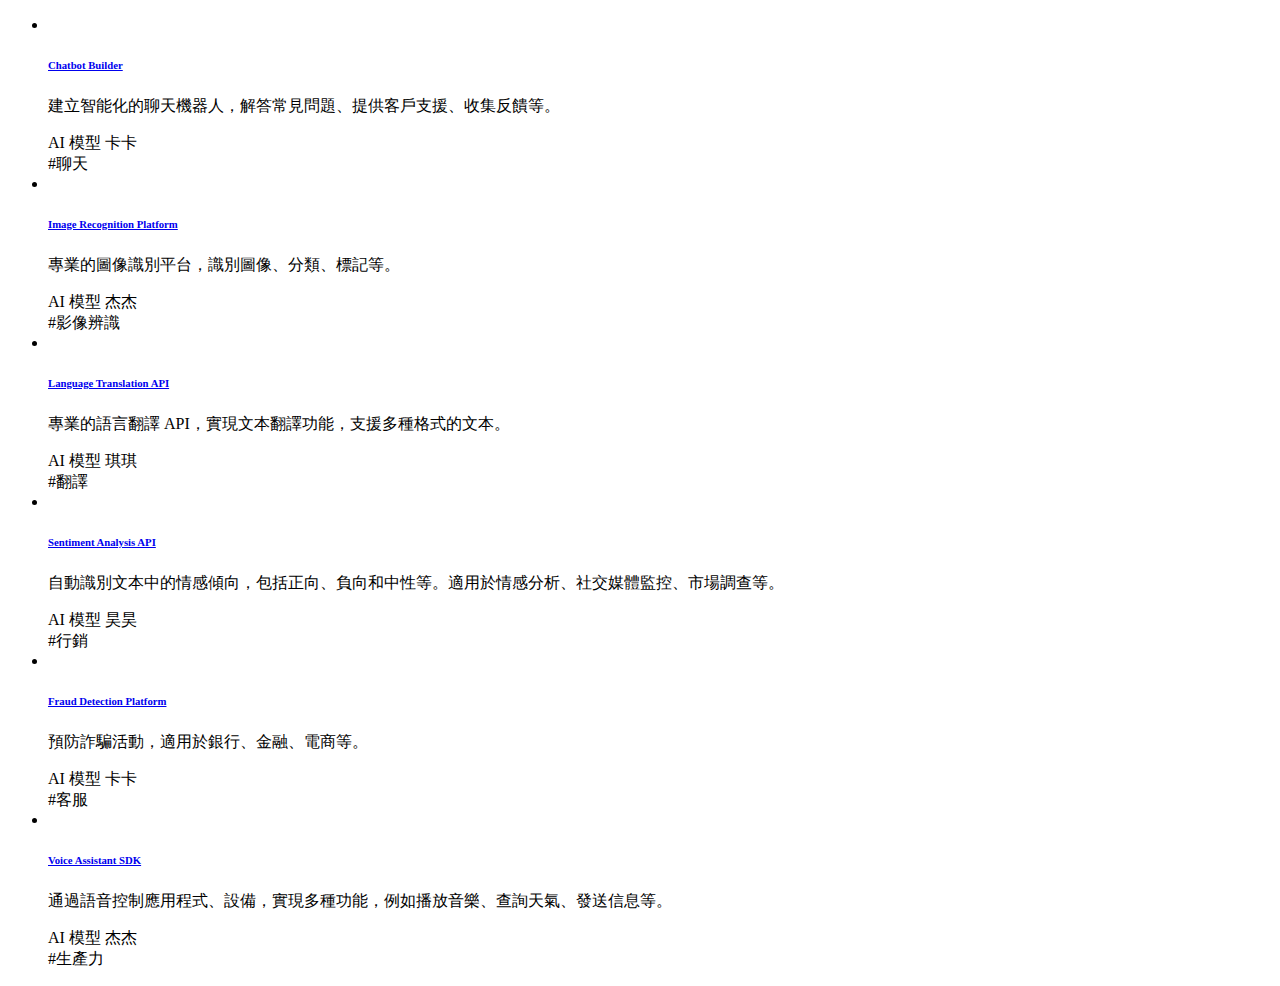
==== Task1/index.html @ 50b6fb94 "Task1" ====
<!DOCTYPE html>
<html lang="en">

<head>
    <meta charset="UTF-8">
    <meta http-equiv="X-UA-Compatible" content="IE=edge">
    <meta name="viewport" content="width=device-width, initial-scale=1.0">
    <link rel="preconnect" href="https://fonts.googleapis.com">
    <link rel="preconnect" href="https://fonts.gstatic.com" crossorigin>
    <link href="https://fonts.googleapis.com/css2?family=Noto+Sans+TC:wght@400;700;900&display=swap" rel="stylesheet">
    <link rel="stylesheet" href="/styles/reset.css">
    <link rel="stylesheet" href="/styles/style.css">
    
    <title>Document</title>
</head>

<body>
    <div class="container">
        <div class="container-apps">
            <ul class="card-list">
                <li class="card">
                    <a href="#"><img src="/images/tool1.png" alt=""></a>
                    <div class="card-info tool-content">
                        <a href="#">
                            <h6>Chatbot Builder</h6>
                        </a>
                        <p>建立智能化的聊天機器人，解答常見問題、提供客戶支援、收集反饋等。</p>
                    </div>
                    <div class="card-info tool-model">
                        <span class="f-700">AI 模型</span>
                        <span>卡卡</span>
                    </div>
                    <div class="card-info tool-type">
                        <span>#聊天</span>
                        <a href="#"><img src="/images/icons/share.png" alt="" class="icon-share"></a>
                    </div>
                </li>
                <li class="card">
                    <a href="#"><img src="/images/tool2.png" alt=""></a>
                    <div class="card-info tool-content">
                        <a href="#">
                            <h6>Image Recognition Platform</h6>
                        </a>
                        <p>專業的圖像識別平台，識別圖像、分類、標記等。</p>
                    </div>
                    <div class="card-info tool-model">
                        <span class="f-700">AI 模型</span>
                        <span>杰杰</span>
                    </div>
                    <div class="card-info tool-type">
                        <span>#影像辨識</span>
                        <a href="#"><img src="/images/icons/share.png" alt="" class="icon-share"></a>
                    </div>
                </li>
                <li class="card">
                    <a href="#"><img src="/images/tool3.png" alt=""></a>
                    <div class="card-info tool-content">
                        <a href="#">
                            <h6>Language Translation API</h6>
                        </a>
                        <p>專業的語言翻譯 API，實現文本翻譯功能，支援多種格式的文本。</p>
                    </div>
                    <div class="card-info tool-model">
                        <span class="f-700">AI 模型</span>
                        <span>琪琪</span>
                    </div>
                    <div class="card-info tool-type">
                        <span>#翻譯</span>
                        <a href="#"><img src="/images/icons/share.png" alt="" class="icon-share"></a>
                    </div>
                </li>
                <li class="card">
                    <a href="#"><img src="/images/tool4.png" alt=""></a>
                    <div class="card-info tool-content">
                        <a href="#">
                            <h6>Sentiment Analysis API</h6>
                        </a>
                        <p>自動識別文本中的情感傾向，包括正向、負向和中性等。適用於情感分析、社交媒體監控、市場調查等。</p>
                    </div>
                    <div class="card-info tool-model">
                        <span class="f-700">AI 模型</span>
                        <span>昊昊</span>
                    </div>
                    <div class="card-info tool-type">
                        <span>#行銷</span>
                        <a href="#"><img src="/images/icons/share.png" alt="" class="icon-share"></a>
                    </div>
                </li>
                <li class="card">
                    <a href="#"><img src="/images/tool5.png" alt=""></a>
                    <div class="card-info tool-content">
                        <a href="#">
                            <h6>Fraud Detection Platform</h6>
                        </a>
                        <p>預防詐騙活動，適用於銀行、金融、電商等。</p>
                    </div>
                    <div class="card-info tool-model">
                        <span class="f-700">AI 模型</span>
                        <span>卡卡</span>
                    </div>
                    <div class="card-info tool-type">
                        <span>#客服</span>
                        <a href="#"><img src="/images/icons/share.png" alt="" class="icon-share"></a>
                    </div>
                </li>
                <li class="card">
                    <a href="#"><img src="/images/tool2.png" alt=""></a>
                    <div class="card-info tool-content">
                        <a href="#">
                            <h6>Voice Assistant SDK</h6>
                        </a>
                        <p>通過語音控制應用程式、設備，實現多種功能，例如播放音樂、查詢天氣、發送信息等。</p>
                    </div>
                    <div class="card-info tool-model">
                        <span class="f-700">AI 模型</span>
                        <span>杰杰</span>
                    </div>
                    <div class="card-info tool-type">
                        <span>#生產力</span>
                        <a href="#"><img src="/images/icons/share.png" alt="" class="icon-share"></a>
                    </div>
                </li>
            </ul>
        </div>
    </div>
</body>

</html>
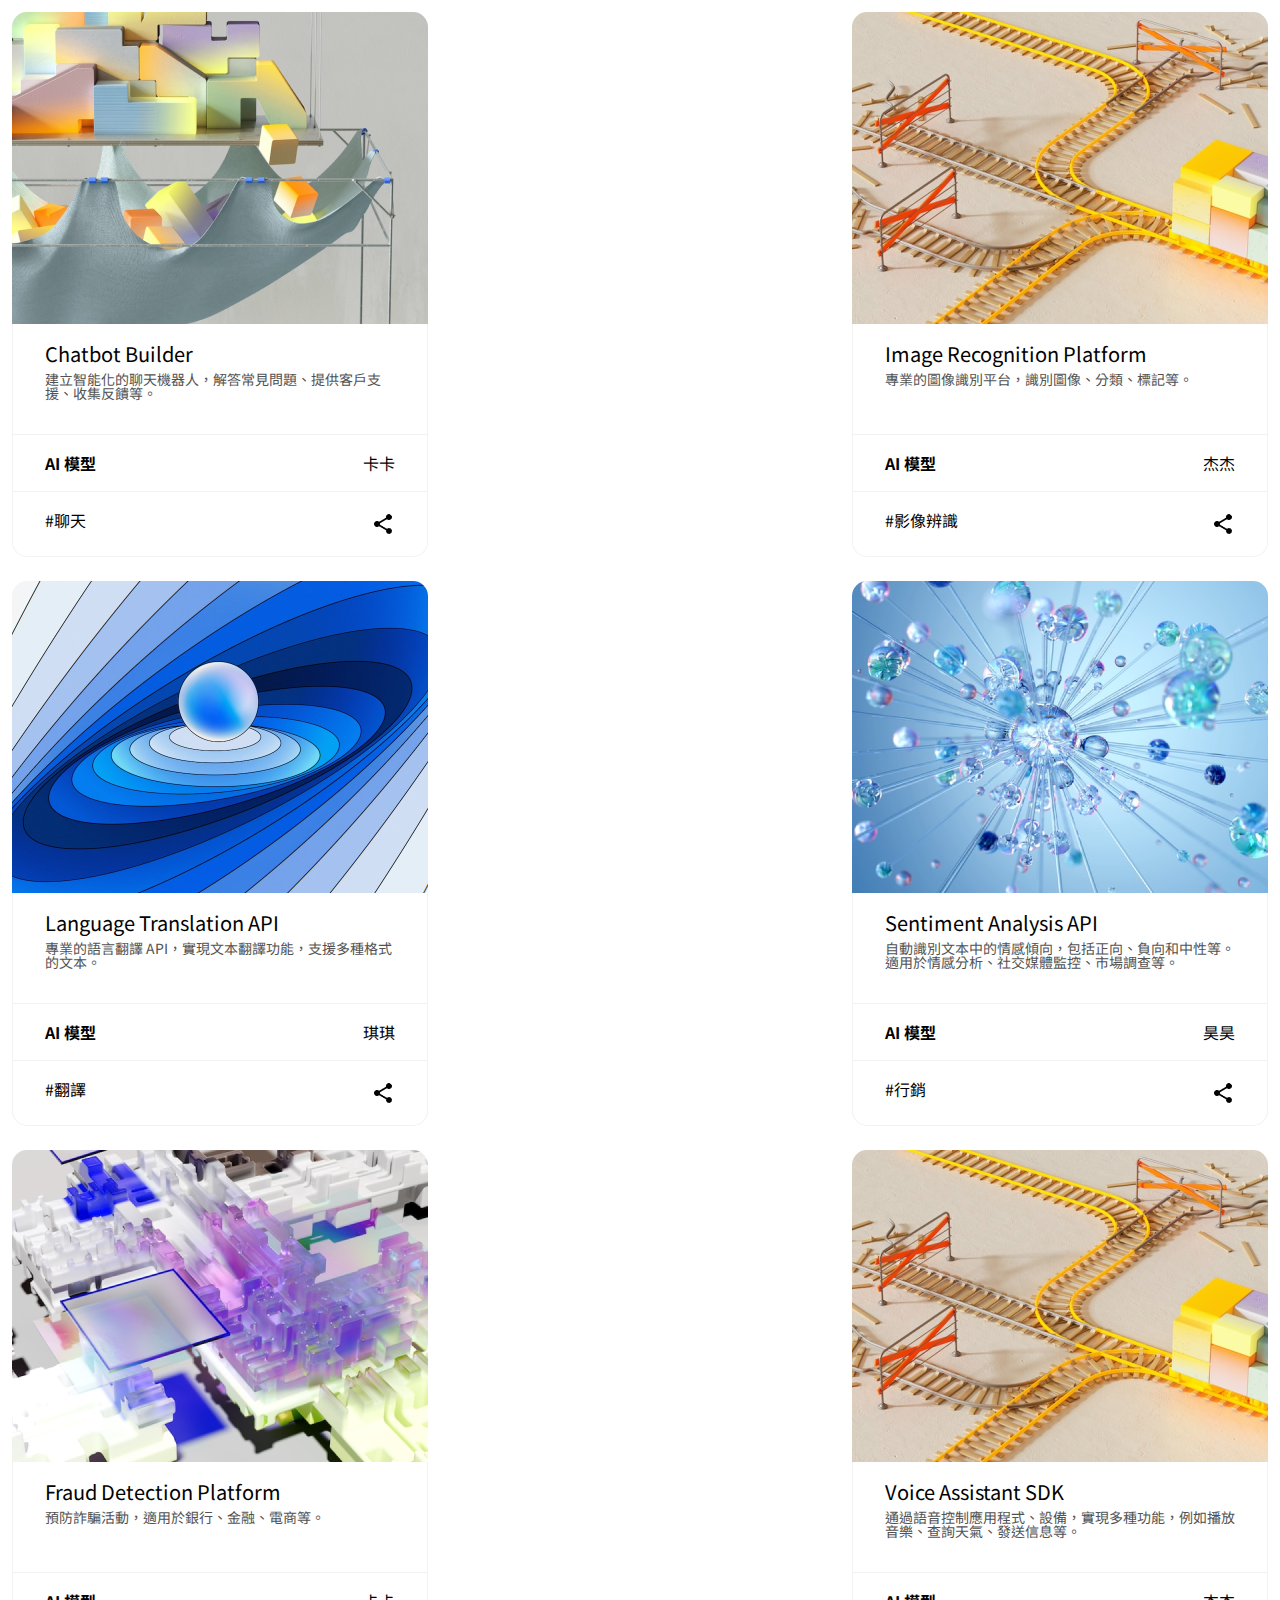
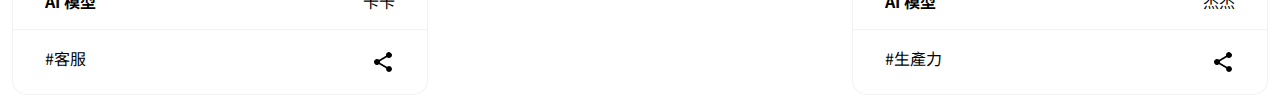
==== commit ee5d57ff: "Fix path error" ====
--- a/Task1/index.html
+++ b/Task1/index.html
@@ -8,8 +8,8 @@
     <link rel="preconnect" href="https://fonts.googleapis.com">
     <link rel="preconnect" href="https://fonts.gstatic.com" crossorigin>
     <link href="https://fonts.googleapis.com/css2?family=Noto+Sans+TC:wght@400;700;900&display=swap" rel="stylesheet">
-    <link rel="stylesheet" href="/styles/reset.css">
-    <link rel="stylesheet" href="/styles/style.css">
+    <link rel="stylesheet" href="styles/reset.css">
+    <link rel="stylesheet" href="styles/style.css">
     
     <title>Document</title>
 </head>
@@ -19,7 +19,7 @@
         <div class="container-apps">
             <ul class="card-list">
                 <li class="card">
-                    <a href="#"><img src="/images/tool1.png" alt=""></a>
+                    <a href="#"><img src="images/tool1.png" alt=""></a>
                     <div class="card-info tool-content">
                         <a href="#">
                             <h6>Chatbot Builder</h6>
@@ -32,11 +32,11 @@
                     </div>
                     <div class="card-info tool-type">
                         <span>#聊天</span>
-                        <a href="#"><img src="/images/icons/share.png" alt="" class="icon-share"></a>
+                        <a href="#"><img src="images/icons/share.png" alt="" class="icon-share"></a>
                     </div>
                 </li>
                 <li class="card">
-                    <a href="#"><img src="/images/tool2.png" alt=""></a>
+                    <a href="#"><img src="images/tool2.png" alt=""></a>
                     <div class="card-info tool-content">
                         <a href="#">
                             <h6>Image Recognition Platform</h6>
@@ -49,11 +49,11 @@
                     </div>
                     <div class="card-info tool-type">
                         <span>#影像辨識</span>
-                        <a href="#"><img src="/images/icons/share.png" alt="" class="icon-share"></a>
+                        <a href="#"><img src="images/icons/share.png" alt="" class="icon-share"></a>
                     </div>
                 </li>
                 <li class="card">
-                    <a href="#"><img src="/images/tool3.png" alt=""></a>
+                    <a href="#"><img src="images/tool3.png" alt=""></a>
                     <div class="card-info tool-content">
                         <a href="#">
                             <h6>Language Translation API</h6>
@@ -66,11 +66,11 @@
                     </div>
                     <div class="card-info tool-type">
                         <span>#翻譯</span>
-                        <a href="#"><img src="/images/icons/share.png" alt="" class="icon-share"></a>
+                        <a href="#"><img src="images/icons/share.png" alt="" class="icon-share"></a>
                     </div>
                 </li>
                 <li class="card">
-                    <a href="#"><img src="/images/tool4.png" alt=""></a>
+                    <a href="#"><img src="images/tool4.png" alt=""></a>
                     <div class="card-info tool-content">
                         <a href="#">
                             <h6>Sentiment Analysis API</h6>
@@ -83,11 +83,11 @@
                     </div>
                     <div class="card-info tool-type">
                         <span>#行銷</span>
-                        <a href="#"><img src="/images/icons/share.png" alt="" class="icon-share"></a>
+                        <a href="#"><img src="images/icons/share.png" alt="" class="icon-share"></a>
                     </div>
                 </li>
                 <li class="card">
-                    <a href="#"><img src="/images/tool5.png" alt=""></a>
+                    <a href="#"><img src="images/tool5.png" alt=""></a>
                     <div class="card-info tool-content">
                         <a href="#">
                             <h6>Fraud Detection Platform</h6>
@@ -100,11 +100,11 @@
                     </div>
                     <div class="card-info tool-type">
                         <span>#客服</span>
-                        <a href="#"><img src="/images/icons/share.png" alt="" class="icon-share"></a>
+                        <a href="#"><img src="images/icons/share.png" alt="" class="icon-share"></a>
                     </div>
                 </li>
                 <li class="card">
-                    <a href="#"><img src="/images/tool2.png" alt=""></a>
+                    <a href="#"><img src="images/tool2.png" alt=""></a>
                     <div class="card-info tool-content">
                         <a href="#">
                             <h6>Voice Assistant SDK</h6>
@@ -117,7 +117,7 @@
                     </div>
                     <div class="card-info tool-type">
                         <span>#生產力</span>
-                        <a href="#"><img src="/images/icons/share.png" alt="" class="icon-share"></a>
+                        <a href="#"><img src="images/icons/share.png" alt="" class="icon-share"></a>
                     </div>
                 </li>
             </ul>
--- a/Task1/styles/style.css
+++ b/Task1/styles/style.css
@@ -0,0 +1,104 @@
+body {
+    font-family: 'Noto Sans TC', sans-serif;
+}
+
+img {
+    max-width: 100%;
+    height: auto;
+    display: block;
+}
+
+h6 {
+    font-size: 20px;
+}
+
+a,
+a:link {
+    margin: 0;
+    text-decoration: none;
+}
+
+.container {
+    width: 100%;
+    display: flex;
+    justify-content: center;
+    align-items: center;
+}
+
+.container-apps {
+    width: 1320px;
+    /* max-width: 1296px;
+    display: flex;
+    justify-content: center; */
+}
+
+.card-list {
+    list-style: none;
+    /* margin: 0; */
+    /* padding: 0; */
+    display: flex;
+    flex-wrap: wrap;
+    justify-content: space-between;
+    align-items: center;
+}
+
+.card {
+    max-width: 416px;
+    /* width: 32%; */
+    margin: 12px;
+}
+
+.card img {
+    border-radius: 15px 15px 0px 0px;
+    object-fit: fill;
+}
+
+.card-info {
+    padding: 20px 32px;
+    border: solid #F2F2F2;
+    border-width: 0 1px 1px 1px;
+}
+
+.tool-content {
+    display: flex;
+    flex-direction: column;
+}
+
+.tool-content h6 {
+    color: #020202;
+    margin: 0;
+    padding-bottom: 4px;
+}
+
+.tool-content p {
+    font-size: 14px;
+    color: #525252;
+    height: 42px;
+    margin: 0;
+    padding-top: 4px;
+}
+
+.tool-model {
+    font-size: 16px;
+    /* width: 100%; */
+    display: flex;
+    justify-content: space-between;
+}
+
+.f-700 {
+    font-weight: 700;
+}
+
+.tool-type {
+    font-size: 16px;
+    /* width: 100%; */
+    display: flex;
+    justify-content: space-between;
+    border-radius: 0px 0px 15px 15px;
+
+}
+
+.icon-share {
+    width: 24px;
+    height: 24px;
+}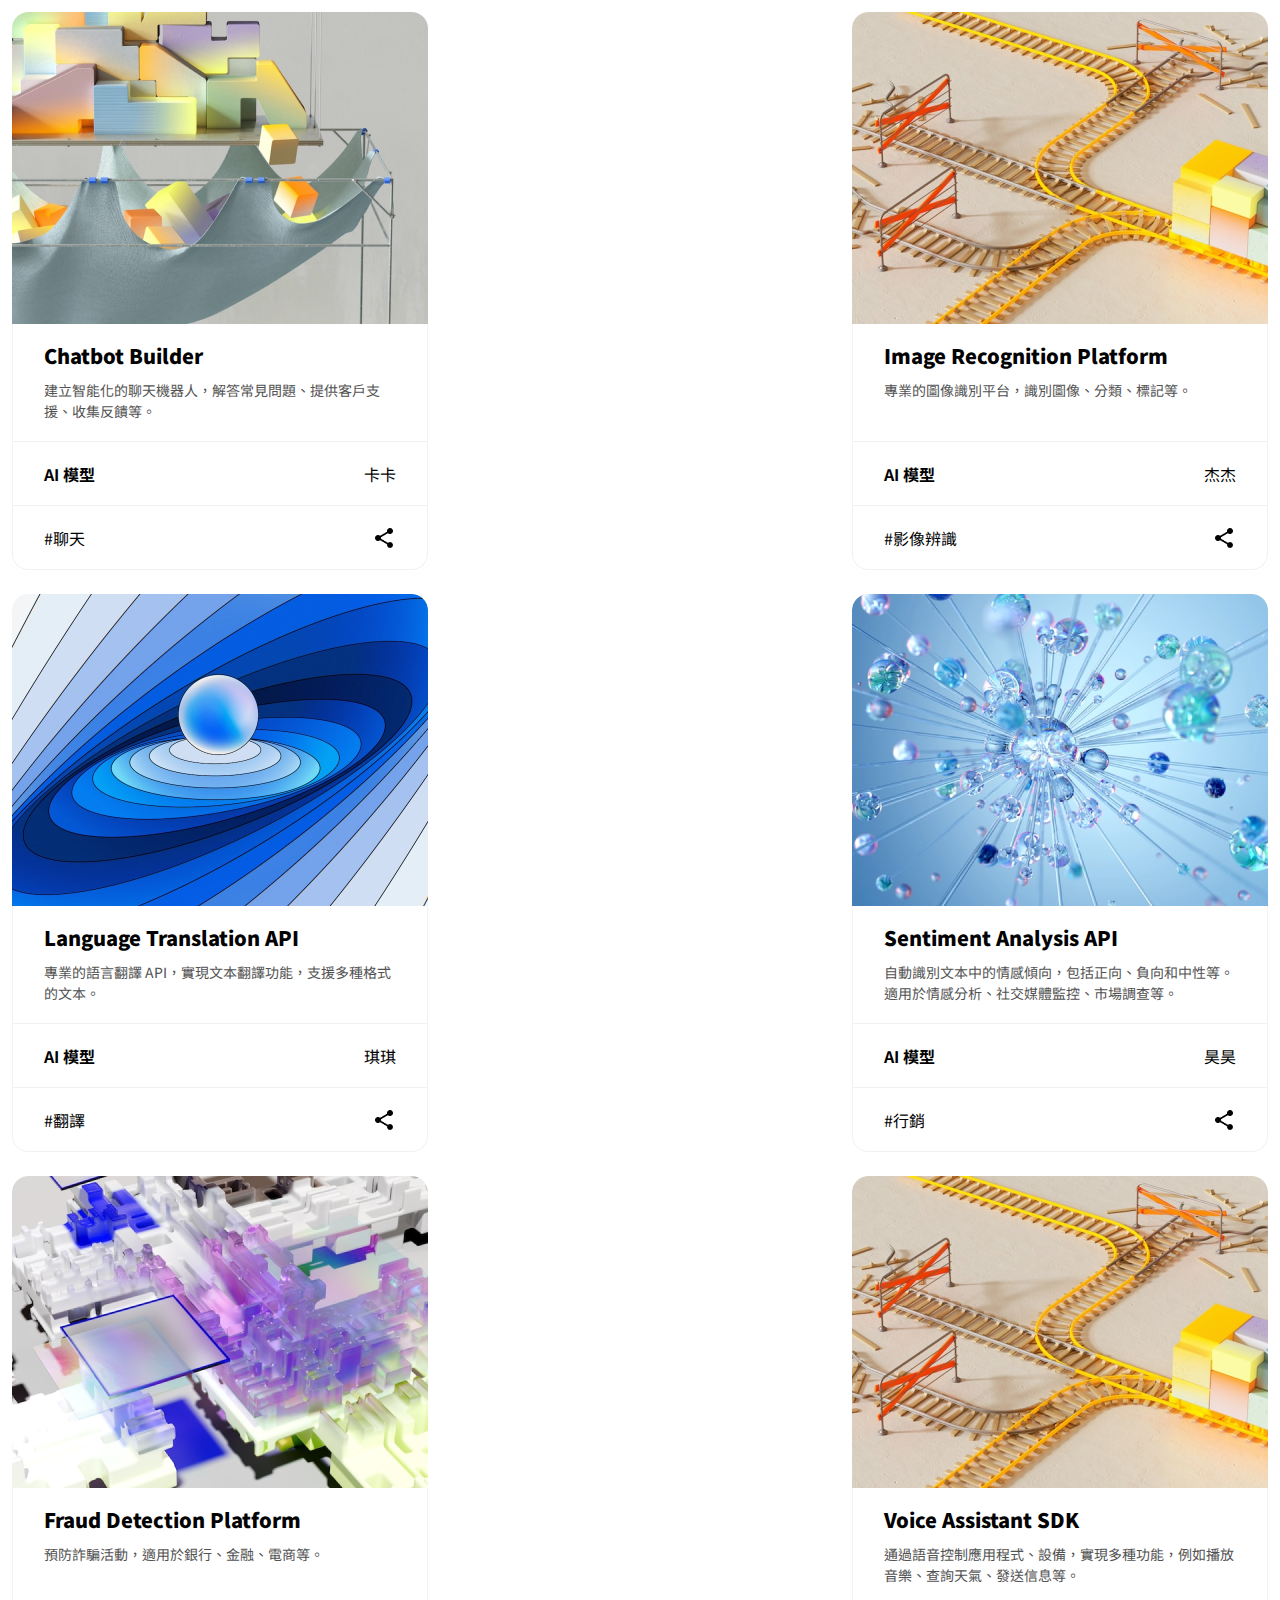
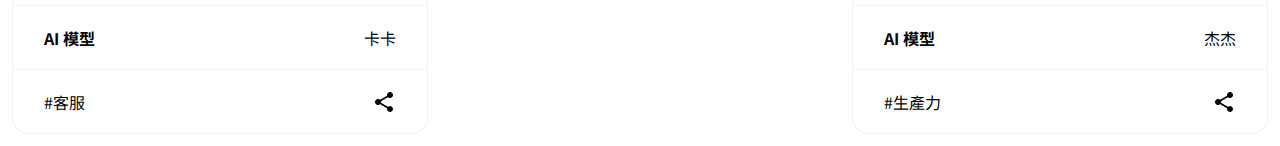
==== commit 2a8b53b1: "Update" ====
--- a/Task1/index.html
+++ b/Task1/index.html
@@ -5,12 +5,8 @@
     <meta charset="UTF-8">
     <meta http-equiv="X-UA-Compatible" content="IE=edge">
     <meta name="viewport" content="width=device-width, initial-scale=1.0">
-    <link rel="preconnect" href="https://fonts.googleapis.com">
-    <link rel="preconnect" href="https://fonts.gstatic.com" crossorigin>
-    <link href="https://fonts.googleapis.com/css2?family=Noto+Sans+TC:wght@400;700;900&display=swap" rel="stylesheet">
     <link rel="stylesheet" href="styles/reset.css">
     <link rel="stylesheet" href="styles/style.css">
-    
     <title>Document</title>
 </head>
 
@@ -19,15 +15,19 @@
         <div class="container-apps">
             <ul class="card-list">
                 <li class="card">
-                    <a href="#"><img src="images/tool1.png" alt=""></a>
+                    <div class="card-image-container">
+                        <a href="#">
+                            <img src="images/tool1.png" alt="">
+                        </a>
+                    </div>
                     <div class="card-info tool-content">
                         <a href="#">
-                            <h6>Chatbot Builder</h6>
+                            <h6 class="font-heavy">Chatbot Builder</h6>
                         </a>
-                        <p>建立智能化的聊天機器人，解答常見問題、提供客戶支援、收集反饋等。</p>
+                        <p class="font-small">建立智能化的聊天機器人，解答常見問題、提供客戶支援、收集反饋等。</p>
                     </div>
                     <div class="card-info tool-model">
-                        <span class="f-700">AI 模型</span>
+                        <span class="font-bold">AI 模型</span>
                         <span>卡卡</span>
                     </div>
                     <div class="card-info tool-type">
@@ -36,15 +36,15 @@
                     </div>
                 </li>
                 <li class="card">
-                    <a href="#"><img src="images/tool2.png" alt=""></a>
+                    <div class="card-image-container"><a href="#"><img src="images/tool2.png" alt=""></a></div>
                     <div class="card-info tool-content">
                         <a href="#">
-                            <h6>Image Recognition Platform</h6>
+                            <h6 class="font-heavy">Image Recognition Platform</h6>
                         </a>
-                        <p>專業的圖像識別平台，識別圖像、分類、標記等。</p>
+                        <p class="font-small">專業的圖像識別平台，識別圖像、分類、標記等。</p>
                     </div>
                     <div class="card-info tool-model">
-                        <span class="f-700">AI 模型</span>
+                        <span class="font-bold">AI 模型</span>
                         <span>杰杰</span>
                     </div>
                     <div class="card-info tool-type">
@@ -53,15 +53,15 @@
                     </div>
                 </li>
                 <li class="card">
-                    <a href="#"><img src="images/tool3.png" alt=""></a>
+                    <div class="card-image-container"><a href="#"><img src="images/tool3.png" alt=""></a></div>
                     <div class="card-info tool-content">
                         <a href="#">
-                            <h6>Language Translation API</h6>
+                            <h6 class="font-heavy">Language Translation API</h6>
                         </a>
-                        <p>專業的語言翻譯 API，實現文本翻譯功能，支援多種格式的文本。</p>
+                        <p class="font-small">專業的語言翻譯 API，實現文本翻譯功能，支援多種格式的文本。</p>
                     </div>
                     <div class="card-info tool-model">
-                        <span class="f-700">AI 模型</span>
+                        <span class="font-bold">AI 模型</span>
                         <span>琪琪</span>
                     </div>
                     <div class="card-info tool-type">
@@ -70,15 +70,15 @@
                     </div>
                 </li>
                 <li class="card">
-                    <a href="#"><img src="images/tool4.png" alt=""></a>
+                    <div class="card-image-container"><a href="#"><img src="images/tool4.png" alt=""></a></div>
                     <div class="card-info tool-content">
                         <a href="#">
-                            <h6>Sentiment Analysis API</h6>
+                            <h6 class="font-heavy">Sentiment Analysis API</h6>
                         </a>
-                        <p>自動識別文本中的情感傾向，包括正向、負向和中性等。適用於情感分析、社交媒體監控、市場調查等。</p>
+                        <p class="font-small">自動識別文本中的情感傾向，包括正向、負向和中性等。適用於情感分析、社交媒體監控、市場調查等。</p>
                     </div>
                     <div class="card-info tool-model">
-                        <span class="f-700">AI 模型</span>
+                        <span class="font-bold">AI 模型</span>
                         <span>昊昊</span>
                     </div>
                     <div class="card-info tool-type">
@@ -87,15 +87,15 @@
                     </div>
                 </li>
                 <li class="card">
-                    <a href="#"><img src="images/tool5.png" alt=""></a>
+                    <div class="card-image-container"><a href="#"><img src="images/tool5.png" alt=""></a></div>
                     <div class="card-info tool-content">
                         <a href="#">
-                            <h6>Fraud Detection Platform</h6>
+                            <h6 class="font-heavy">Fraud Detection Platform</h6>
                         </a>
-                        <p>預防詐騙活動，適用於銀行、金融、電商等。</p>
+                        <p class="font-small">預防詐騙活動，適用於銀行、金融、電商等。</p>
                     </div>
                     <div class="card-info tool-model">
-                        <span class="f-700">AI 模型</span>
+                        <span class="font-bold">AI 模型</span>
                         <span>卡卡</span>
                     </div>
                     <div class="card-info tool-type">
@@ -104,15 +104,15 @@
                     </div>
                 </li>
                 <li class="card">
-                    <a href="#"><img src="images/tool2.png" alt=""></a>
+                    <div class="card-image-container"><a href="#"><img src="images/tool2.png" alt=""></a></div>
                     <div class="card-info tool-content">
                         <a href="#">
-                            <h6>Voice Assistant SDK</h6>
+                            <h6 class="font-heavy">Voice Assistant SDK</h6>
                         </a>
-                        <p>通過語音控制應用程式、設備，實現多種功能，例如播放音樂、查詢天氣、發送信息等。</p>
+                        <p class="font-small">通過語音控制應用程式、設備，實現多種功能，例如播放音樂、查詢天氣、發送信息等。</p>
                     </div>
                     <div class="card-info tool-model">
-                        <span class="f-700">AI 模型</span>
+                        <span class="font-bold">AI 模型</span>
                         <span>杰杰</span>
                     </div>
                     <div class="card-info tool-type">
--- a/Task1/styles/style.css
+++ b/Task1/styles/style.css
@@ -1,5 +1,8 @@
+@import url('https://fonts.googleapis.com/css2?family=Noto+Sans+TC:wght@400;700;900&display=swap');
+
 body {
     font-family: 'Noto Sans TC', sans-serif;
+    line-height: 1.5;
 }
 
 img {
@@ -8,15 +11,83 @@
     display: block;
 }
 
-h6 {
-    font-size: 20px;
-}
-
 a,
 a:link {
     margin: 0;
     text-decoration: none;
 }
+
+/*--- HEADINGS ---*/
+
+h1,
+h2,
+h3,
+h4,
+h5,
+h6 {
+    line-height: 1.2;
+}
+
+h1 {
+    font-size: 3rem;
+}
+
+h2 {
+    font-size: 2.5rem;
+}
+
+h3 {
+    font-size: 2rem;
+}
+
+h4 {
+    font-size: 1.75rem;
+}
+
+h5 {
+    font-size: 1.5rem;
+}
+
+h6 {
+    font-size: 1.25rem;
+}
+
+/*--- FONT-STYLE ---*/
+
+.display01 {
+    font-size: 160px;
+}
+
+.display02 {
+    font-size: 120px;
+}
+
+.display03 {
+    font-size: 80px;
+}
+
+.display01,
+.display02,
+.display03 {
+    line-height: 1.2;
+}
+
+.font-small {
+    font-size: 0.875rem;
+}
+
+.font-tiny {
+    font-size: 0.750rem;
+}
+
+.font-bold {
+    font-weight: 700;
+}
+
+.font-heavy {
+    font-weight: 900;
+}
+
 
 .container {
     width: 100%;
@@ -27,15 +98,10 @@
 
 .container-apps {
     width: 1320px;
-    /* max-width: 1296px;
-    display: flex;
-    justify-content: center; */
 }
 
 .card-list {
     list-style: none;
-    /* margin: 0; */
-    /* padding: 0; */
     display: flex;
     flex-wrap: wrap;
     justify-content: space-between;
@@ -48,15 +114,32 @@
     margin: 12px;
 }
 
-.card img {
-    border-radius: 15px 15px 0px 0px;
-    object-fit: fill;
+.card-image-container {
+    /* display: inline-block; */
+    overflow: hidden;
+    /* This will make sure your image doesn't exceed the border when it scales */
+    border-radius: 16px 16px 0px 0px;
+    /* box-shadow: 0 0 0 1px #F2F2F2; */
+    /* This will be your border. Adjust as needed. */
+}
+
+.card-image-container img {
+    /* display: block; */
+    border-radius: 16px 16px 0px 0px;
+    transition: transform 300ms ease-in-out;
+}
+
+.card-image-container img:hover {
+    transform: scale(1.2);
 }
 
 .card-info {
-    padding: 20px 32px;
+    /* box-sizing: border-box; */
+    /* padding: 20px 32px; */
+    padding: 19px 31px;
     border: solid #F2F2F2;
-    border-width: 0 1px 1px 1px;
+    border-top: solid #FFFFFF;
+    border-width: 1px;
 }
 
 .tool-content {
@@ -66,36 +149,23 @@
 
 .tool-content h6 {
     color: #020202;
-    margin: 0;
-    padding-bottom: 4px;
+    margin-bottom: 12px;
 }
 
 .tool-content p {
-    font-size: 14px;
     color: #525252;
     height: 42px;
-    margin: 0;
-    padding-top: 4px;
 }
 
 .tool-model {
-    font-size: 16px;
-    /* width: 100%; */
     display: flex;
     justify-content: space-between;
 }
 
-.f-700 {
-    font-weight: 700;
-}
-
 .tool-type {
-    font-size: 16px;
-    /* width: 100%; */
     display: flex;
     justify-content: space-between;
-    border-radius: 0px 0px 15px 15px;
-
+    border-radius: 0px 0px 16px 16px;
 }
 
 .icon-share {
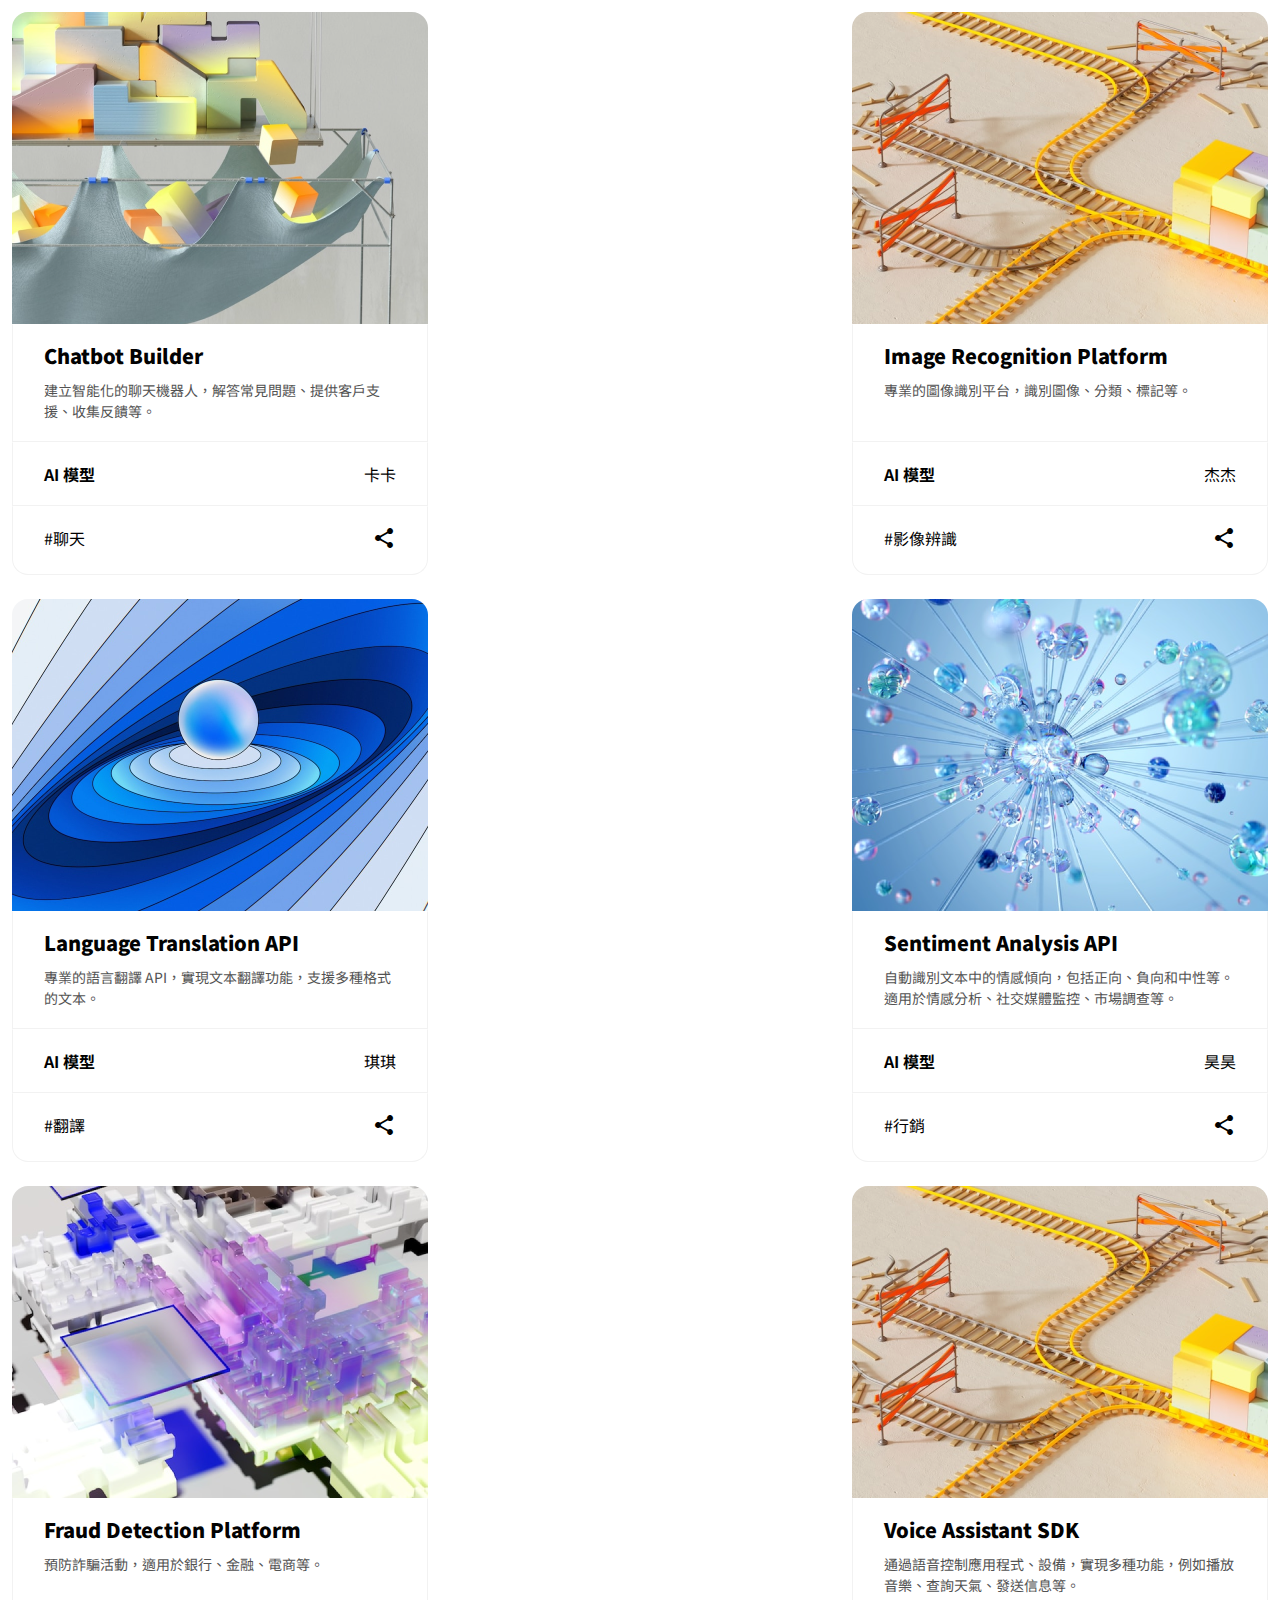
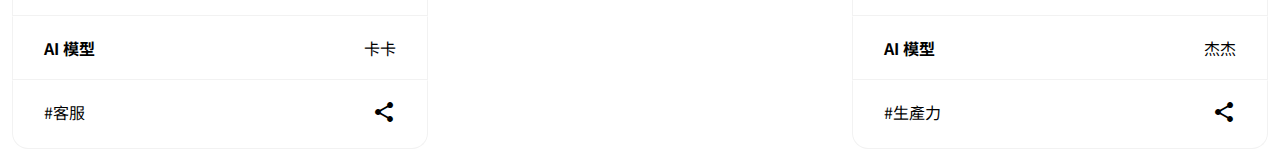
==== commit cbdb033a: "Update" ====
--- a/Task1/index.html
+++ b/Task1/index.html
@@ -7,6 +7,7 @@
     <meta name="viewport" content="width=device-width, initial-scale=1.0">
     <link rel="stylesheet" href="styles/reset.css">
     <link rel="stylesheet" href="styles/style.css">
+    <link href="https://fonts.googleapis.com/icon?family=Material+Icons" rel="stylesheet">
     <title>Document</title>
 </head>
 
@@ -15,109 +16,111 @@
         <div class="container-apps">
             <ul class="card-list">
                 <li class="card">
-                    <div class="card-image-container">
-                        <a href="#">
-                            <img src="images/tool1.png" alt="">
-                        </a>
+                    <div class="card-image-container"><a href="#"><img src="images/tool1.png" alt="Display of tool"></a>
                     </div>
                     <div class="card-info tool-content">
                         <a href="#">
-                            <h6 class="font-heavy">Chatbot Builder</h6>
+                            <h6 class="fw-900">Chatbot Builder</h6>
                         </a>
-                        <p class="font-small">建立智能化的聊天機器人，解答常見問題、提供客戶支援、收集反饋等。</p>
+                        <p class="fz-14">建立智能化的聊天機器人，解答常見問題、提供客戶支援、收集反饋等。</p>
                     </div>
                     <div class="card-info tool-model">
-                        <span class="font-bold">AI 模型</span>
+                        <span class="fw-700">AI 模型</span>
                         <span>卡卡</span>
                     </div>
                     <div class="card-info tool-type">
                         <span>#聊天</span>
-                        <a href="#"><img src="images/icons/share.png" alt="" class="icon-share"></a>
+                        <a href="#"><span class="material-icons">share</span></a>
                     </div>
                 </li>
                 <li class="card">
-                    <div class="card-image-container"><a href="#"><img src="images/tool2.png" alt=""></a></div>
+                    <div class="card-image-container"><a href="#"><img src="images/tool2.png" alt="Display of tool"></a>
+                    </div>
                     <div class="card-info tool-content">
                         <a href="#">
-                            <h6 class="font-heavy">Image Recognition Platform</h6>
+                            <h6 class="fw-900">Image Recognition Platform</h6>
                         </a>
-                        <p class="font-small">專業的圖像識別平台，識別圖像、分類、標記等。</p>
+                        <p class="fz-14">專業的圖像識別平台，識別圖像、分類、標記等。</p>
                     </div>
                     <div class="card-info tool-model">
-                        <span class="font-bold">AI 模型</span>
+                        <span class="fw-700">AI 模型</span>
                         <span>杰杰</span>
                     </div>
                     <div class="card-info tool-type">
                         <span>#影像辨識</span>
-                        <a href="#"><img src="images/icons/share.png" alt="" class="icon-share"></a>
+                        <a href="#"><span class="material-icons">share</span></a>
                     </div>
                 </li>
                 <li class="card">
-                    <div class="card-image-container"><a href="#"><img src="images/tool3.png" alt=""></a></div>
+                    <div class="card-image-container"><a href="#"><img src="images/tool3.png" alt="Display of tool"></a>
+                    </div>
                     <div class="card-info tool-content">
                         <a href="#">
-                            <h6 class="font-heavy">Language Translation API</h6>
+                            <h6 class="fw-900">Language Translation API</h6>
                         </a>
-                        <p class="font-small">專業的語言翻譯 API，實現文本翻譯功能，支援多種格式的文本。</p>
+                        <p class="fz-14">專業的語言翻譯 API，實現文本翻譯功能，支援多種格式的文本。</p>
                     </div>
                     <div class="card-info tool-model">
-                        <span class="font-bold">AI 模型</span>
+                        <span class="fw-700">AI 模型</span>
                         <span>琪琪</span>
                     </div>
                     <div class="card-info tool-type">
                         <span>#翻譯</span>
-                        <a href="#"><img src="images/icons/share.png" alt="" class="icon-share"></a>
+                        <a href="#"><span class="material-icons">share</span></a>
                     </div>
                 </li>
                 <li class="card">
-                    <div class="card-image-container"><a href="#"><img src="images/tool4.png" alt=""></a></div>
+                    <div class="card-image-container"><a href="#"><img src="images/tool4.png" alt="Display of tool"></a>
+                    </div>
                     <div class="card-info tool-content">
                         <a href="#">
-                            <h6 class="font-heavy">Sentiment Analysis API</h6>
+                            <h6 class="fw-900">Sentiment Analysis API</h6>
                         </a>
-                        <p class="font-small">自動識別文本中的情感傾向，包括正向、負向和中性等。適用於情感分析、社交媒體監控、市場調查等。</p>
+                        <p class="fz-14">自動識別文本中的情感傾向，包括正向、負向和中性等。適用於情感分析、社交媒體監控、市場調查等。</p>
                     </div>
                     <div class="card-info tool-model">
-                        <span class="font-bold">AI 模型</span>
+                        <span class="fw-700">AI 模型</span>
                         <span>昊昊</span>
                     </div>
                     <div class="card-info tool-type">
                         <span>#行銷</span>
-                        <a href="#"><img src="images/icons/share.png" alt="" class="icon-share"></a>
+                        <a href="#"><span class="material-icons">share</span></a>
                     </div>
                 </li>
                 <li class="card">
-                    <div class="card-image-container"><a href="#"><img src="images/tool5.png" alt=""></a></div>
+                    <div class="card-image-container"><a href="#"><img src="images/tool5.png" alt="Display of tool"></a>
+                    </div>
                     <div class="card-info tool-content">
                         <a href="#">
-                            <h6 class="font-heavy">Fraud Detection Platform</h6>
+                            <h6 class="fw-900">Fraud Detection Platform</h6>
                         </a>
-                        <p class="font-small">預防詐騙活動，適用於銀行、金融、電商等。</p>
+                        <p class="fz-14">預防詐騙活動，適用於銀行、金融、電商等。</p>
                     </div>
                     <div class="card-info tool-model">
-                        <span class="font-bold">AI 模型</span>
+                        <span class="fw-700">AI 模型</span>
                         <span>卡卡</span>
                     </div>
                     <div class="card-info tool-type">
                         <span>#客服</span>
-                        <a href="#"><img src="images/icons/share.png" alt="" class="icon-share"></a>
+                        <a href="#"><span class="material-icons">share</span></a>
                     </div>
                 </li>
                 <li class="card">
-                    <div class="card-image-container"><a href="#"><img src="images/tool2.png" alt=""></a></div>
+                    <div class="card-image-container"><a href="#"><img src="images/tool2.png" alt="Display of tool"></a>
+                    </div>
                     <div class="card-info tool-content">
                         <a href="#">
-                            <h6 class="font-heavy">Voice Assistant SDK</h6>
+                            <h6 class="fw-900">Voice Assistant SDK</h6>
                         </a>
-                        <p class="font-small">通過語音控制應用程式、設備，實現多種功能，例如播放音樂、查詢天氣、發送信息等。</p>
+                        <p class="fz-14">通過語音控制應用程式、設備，實現多種功能，例如播放音樂、查詢天氣、發送信息等。</p>
                     </div>
                     <div class="card-info tool-model">
-                        <span class="font-bold">AI 模型</span>
+                        <span class="fw-700">AI 模型</span>
                         <span>杰杰</span>
                     </div>
                     <div class="card-info tool-type">
                         <span>#生產力</span>
-                        <a href="#"><img src="images/icons/share.png" alt="" class="icon-share"></a>
+                        <a href="#"><span class="material-icons">share</span></a>
                     </div>
                 </li>
             </ul>
--- a/Task1/styles/style.css
+++ b/Task1/styles/style.css
@@ -15,6 +15,13 @@
 a:link {
     margin: 0;
     text-decoration: none;
+}
+
+a:link,
+a:visited,
+a:hover,
+a:active {
+    color: black;
 }
 
 /*--- HEADINGS ---*/
@@ -72,19 +79,19 @@
     line-height: 1.2;
 }
 
-.font-small {
+.fz-14 {
     font-size: 0.875rem;
 }
 
-.font-tiny {
+.fz-12 {
     font-size: 0.750rem;
 }
 
-.font-bold {
+.fw-700 {
     font-weight: 700;
 }
 
-.font-heavy {
+.fw-900 {
     font-weight: 900;
 }
 
@@ -125,7 +132,6 @@
 
 .card-image-container img {
     /* display: block; */
-    border-radius: 16px 16px 0px 0px;
     transition: transform 300ms ease-in-out;
 }
 
@@ -145,6 +151,9 @@
 .tool-content {
     display: flex;
     flex-direction: column;
+
+    /* align-items: stretch; */
+    /* new property */
 }
 
 .tool-content h6 {
@@ -166,9 +175,4 @@
     display: flex;
     justify-content: space-between;
     border-radius: 0px 0px 16px 16px;
-}
-
-.icon-share {
-    width: 24px;
-    height: 24px;
 }